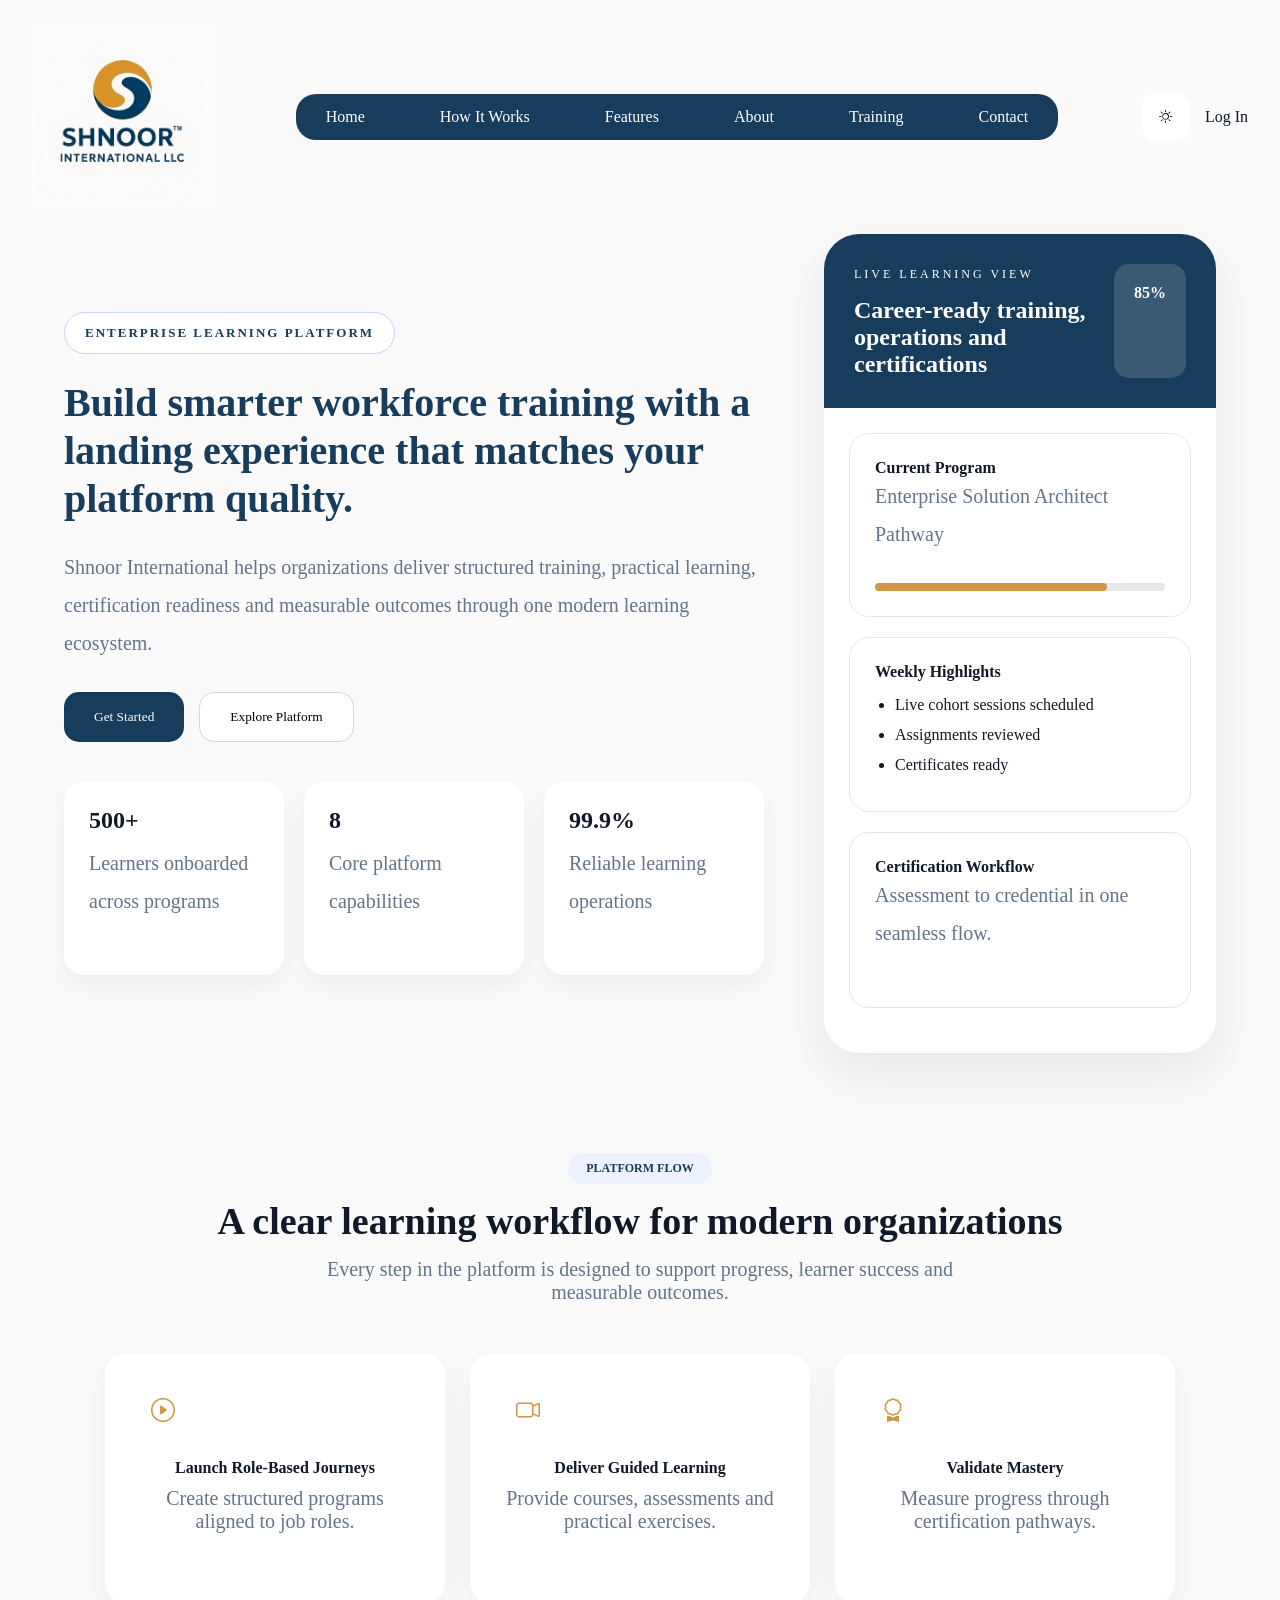
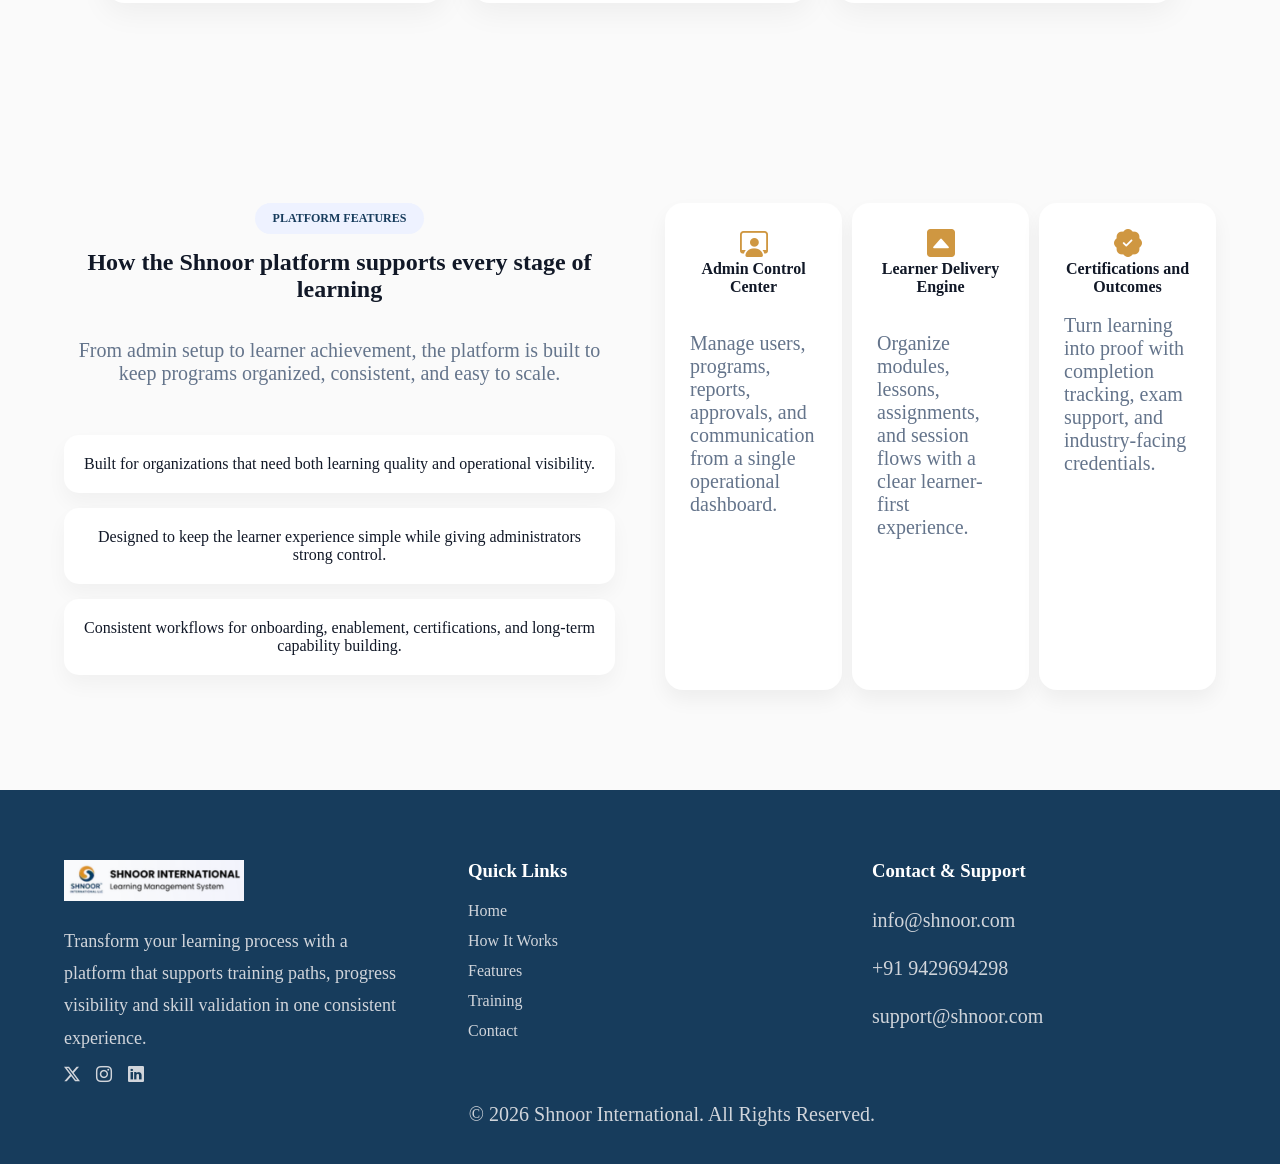
==== index.html @ 2e0fd848 "first commit" ====
<!DOCTYPE html>
<html lang="en">

<head>
    <meta charset="UTF-8">
    <meta name="viewport" content="width=device-width, initial-scale=1.0">
    <title>SHNOOR LMS</title>

    <link rel="stylesheet" href="styles.css">

    <link rel="stylesheet"
        href="https://cdn.jsdelivr.net/npm/bootstrap-icons@1.11.3/font/bootstrap-icons.min.css">
</head>

<body>
    <nav class="navbar" >
        <div class="logo">
            <img src="./images/shnoor_international_logo.jpeg" alt="Shnoor">
        </div>
        <button class="menu-toggle" id="menuToggle">
            <i class="bi bi-list"></i>
        </button>
        <div class="nav-links " style="position: sticky; top: 0;" >
            <a href="#home">Home</a>
            <a href="#hw">How It Works</a>
            <a href="#f">Features</a>
            <a href="#home">About</a>
            <a href="#home">Training</a>
            <a href="#contact">Contact</a>
        </div>
        <div class="nav-actions">
            <button id="themeToggle" class="icon-btn">
                <i class="bi bi-sun" id="s"></i>
            </button>
            <a href="./login.html" class="login">Log In</a>
        </div>
    </nav>
    <main>
    <section class="home" id="home">
        <div class="home-left">
            <span class="badge">
                ENTERPRISE LEARNING PLATFORM
            </span>
            <h1>
                Build smarter workforce training with a landing experience that matches your platform quality.
            </h1>
            <p>
                Shnoor International helps organizations deliver structured training,
                practical learning, certification readiness and measurable outcomes
                through one modern learning ecosystem.
            </p>
            <div class="home-buttons">
                <button class="primary-btn">
                    Get Started
                </button>
                <button class="secondary-btn" id="sbtn">
                    Explore Platform
                </button>
            </div>
            <div class="stats">
                <div class="stat-card">
                    <h2>500+</h2>
                    <p>Learners onboarded across programs</p>
                </div>
                <div class="stat-card">
                    <h2>8</h2>
                    <p>Core platform capabilities</p>
                </div>
                <div class="stat-card">
                    <h2>99.9%</h2>
                    <p>Reliable learning operations</p>
                </div>
            </div>
        </div>
        <div class="home-right">
            <div class="dashboard">
                <div class="dashboard-header">
                    <div>
                        <span>LIVE LEARNING VIEW</span>
                        <h2>
                            Career-ready training, operations and certifications
                        </h2>
                    </div>
                    <div class="completion-box">
                        85%
                    </div>
                </div>
                <div class="dashboard-body">
                    <div class="card">
                        <h4>Current Program</h4>
                        <p>Enterprise Solution Architect Pathway</p>
                        <div class="progress">
                            <div class="progress-fill"></div>
                        </div>
                    </div>
                    <div class="card">
                        <h4>Weekly Highlights</h4>
                        <ul>
                            <li>Live cohort sessions scheduled</li>
                            <li>Assignments reviewed</li>
                            <li>Certificates ready</li>
                        </ul>
                    </div>
                    <div class="card">
                        <h4>Certification Workflow</h4>
                        <p>
                            Assessment to credential in one seamless flow.
                        </p>
                    </div>
                </div>
            </div>
        </div>
    </section>
    <section class="workflow" id="hw">
        <span class="section-badge">
            PLATFORM FLOW
        </span>
        <h2>
            A clear learning workflow for modern organizations
        </h2>
        <p class="section-desc">
            Every step in the platform is designed to support progress,
            learner success and measurable outcomes.
        </p>
        <div class="workflow-grid">
            <div class="workflow-card">
                <div class="workflow-icon">
                    <i class="bi bi-play-circle"></i>
                </div>
                <h4>Launch Role-Based Journeys</h4>
                <p>
                    Create structured programs aligned to job roles.
                </p>
            </div>
            <div class="workflow-card">
                <div class="workflow-icon">
                    <i class="bi bi-camera-video"></i>
                </div>
                <h4>Deliver Guided Learning</h4>
                <p>
                    Provide courses, assessments and practical exercises.
                </p>
            </div>
            <div class="workflow-card">
                <div class="workflow-icon">
                    <i class="bi bi-award"></i>
                </div>
                <h4>Validate Mastery</h4>
                <p>
                    Measure progress through certification pathways.
                </p>
            </div>
        </div>
    </section>
    <section class="support-section" id="f">
        <div class="support-left" style="text-align: center;">
            <span class="section-badge">
                PLATFORM FEATURES
            </span>
            <h2>
               How the Shnoor platform supports every stage of learning
            </h2><br><br>
            <p class="section-desc">
                From admin setup to learner achievement, the platform is built to keep programs organized, consistent, and easy to scale.
            </p>
            <div class="support-list">
                <div class="support-item">
                    Built for organizations that need both learning quality and operational visibility.
                </div>
                <div class="support-item">
                    Designed to keep the learner experience simple while giving administrators strong control.
                </div>
                <div class="support-item">
                    Consistent workflows for onboarding, enablement, certifications, and long-term capability building.
                </div>
            </div>
        </div>
        <div class="support-right">
            <div class="mini-card">
                <i class="bi bi-person-workspace"></i>
                <h4>Admin Control Center</h4><br><br>
                <p class="section-desc" style="text-align: left;">Manage users, programs, reports, approvals, and communication from a single operational dashboard.</p>
            </div>
            <div class="mini-card">
                <i class="bi bi-caret-up-square-fill"></i>
                <h4>Learner Delivery Engine</h4> <br><br>
                 <p class="section-desc" style="text-align: left;">Organize modules, lessons, assignments, and session flows with a clear learner-first experience.</p>
            </div>
            <div class="mini-card">
                <i class="bi bi-patch-check-fill"></i>
                <h4>Certifications and Outcomes</h4><br>
                <p class="section-desc" style="text-align: left;">Turn learning into proof with completion tracking, exam support, and industry-facing credentials.</p>
            </div>
        </div>
    </section>
    <section class="footer" id="contact">
        <div class="footer-container">
            <div class="footer-col">
                <img src="./images/shnoor.png" alt="Shnoor Logo" class="footer-logo">
                <p style="font-size: 18px;">
                    Transform your learning process with a platform that
                    supports training paths, progress visibility and
                    skill validation in one consistent experience.
                </p>
            </div>
            <div class="footer-col">
                <h3>Quick Links</h3>
                <a href="#home">Home</a>
                <a href="#hw">How It Works</a>
                <a href="#f">Features</a>
                <a href="#">Training</a>
                <a href="#">Contact</a>
            </div>
            <div class="footer-col">
                <h3>Contact & Support</h3>
                <p>info@shnoor.com</p>
                <p>+91 9429694298</p>
                <p>support@shnoor.com</p>
            </div>
        </div>
        <div class="footer-col" style="display: flex; flex-direction: column; align-items: left; margin-left: 5%;">
            <div class="icon-container" style="display: flex; gap: 1rem;">
                <a href="https://twitter.com/shnoor" aria-label="Twitter" ><i class="bi bi-twitter-x"></i></a>
                <a href="https://www.instagram.com/shnoor_international_llc/?hl=en" aria-label="Instagram" target="_blank"><i class="bi bi-instagram"></i></a>
                <a href="https://linkedin.com/company/shnoor" aria-label="LinkedIn" target="_blank"><i class="bi bi-linkedin"></i></a>
                
            </div>
            <div style="margin: 0 auto;"><p> © 2026 Shnoor International. All Rights Reserved.</p></div>
        </div>
    </section>


    <script src="script.js"></script>
</main>

</body>
</html>
---- styles.css ----
*{
    margin:0;
    padding:0;
    font-family:'Aerial';
}
html{
    scroll-behavior:smooth;
}

body{
    background-color: rgb(250, 250, 250);
    color:#111827;
}

.navbar{
    width:95%;
    margin:auto;
    padding:25px 0;
    display:flex;
    justify-content:space-between;
    align-items:center;
}

.logo img{
    width:180px;
    max-width:100%;
}

.nav-links{
    background: rgb(23,60,92);
    padding:14px 30px;
    border-radius:20px;
    display:flex;
    gap:75px;
}

.nav-links a{
    text-decoration:none;
    color:white;
}

.nav-actions{
    display:flex;
    align-items:center;
    gap:15px;
}

.icon-btn{
    width:48px;
    height:48px;
    border:none;
    border-radius:14px;
    background:white;
    cursor:pointer;
}

.login{
    text-decoration:none;
    color:#111827;
}

.start-btn{
    border:none;
    background:rgb(23,60,92);
    color:white;
    padding:14px 25px;
    border-radius:14px;
    cursor:pointer;
}

.home{
    width:90%;
    margin:auto;
    display:flex;
    align-items:center;
    justify-content:space-between;
    min-height:85vh;
    gap:60px;
    
}

.home-left{
    flex:1;
}

.home-right{
    flex:1;
}

.badge{
    display:inline-block;
    background:white;
    padding:12px 22px;
    border-radius:40px;
    border:1px solid #e5e7eb;
    margin-bottom:25px;
    font-size:13px;
    letter-spacing:2px;
}

.home h1{
    font-size:40px;
    line-height:1.2;
    margin-bottom:25px;
}

.home p{
    color:#64748b;
    line-height:1.9;
    margin-bottom:30px;
}

.home-buttons{
    display:flex;
    gap:15px;
    margin-bottom:40px;
}

.primary-btn{
    border:none;
    background: rgb(23,60,92);
    color:white;
    padding:16px 30px;
    border-radius:15px;
}

.secondary-btn{
    border:1px solid #d1d5db;
    background:white;
    padding:16px 30px;
    border-radius:15px;
}

.stats{
    display:flex;
    gap:20px;
}

.stat-card{
    background:white;
    padding:25px;
    border-radius:20px;
    min-width:170px;
    box-shadow:0 10px 25px rgba(0,0,0,0.05);
}

.stat-card h2{
    margin-bottom:10px;
}

.dashboard{
    background:white;
    border-radius:35px;
    overflow:hidden;
    box-shadow:0 20px 50px rgba(0,0,0,0.08);
}

.dashboard-header{
    background:rgb(23,60,92);
    color:white;
    padding:30px;
    display:flex;
    justify-content:space-between;
}

.dashboard-header span{
    font-size:12px;
    letter-spacing:3px;
}

.dashboard-header h2{
    margin-top:15px;
    max-width:350px;
}

.completion-box{
    background:rgba(255,255,255,0.15);
    padding:20px;
    border-radius:15px;
    font-weight:bold;
}

.dashboard-body{
    padding:25px;
}

.card{
    border:1px solid #e5e7eb;
    padding:25px;
    border-radius:20px;
    margin-bottom:20px;
}

.card ul{
    margin-top:15px;
    padding-left:20px;
}

.card li{
    margin-bottom:12px;
}

.progress{
    width:100%;
    height:8px;
    background:#e5e7eb;
    border-radius:10px;
    margin-top:15px;
}

.progress-fill{
    width:80%;
    height:100%;
    background: rgb(207,151,65);
    border-radius:10px;
}

.dark{
    background:#0b1120;
    color:white;
}


.primary-btn:hover, .start-btn:hover, .badge:hover, .bar:hover{
    background-color: rgb(207,151,65);
    color: black;
    transition: background-color 0.3s ease
}


.workflow{
    padding:100px 0;
    text-align:center;
}

.section-badge{
    display:inline-block;
    padding:8px 18px;
    border-radius:30px;
    background:#eef2ff;
    color:rgb(23,60,92);
    font-size:12px;
    font-weight:600;
    margin-bottom:15px;
}

.workflow h2{
    font-size:38px;
    margin-bottom:15px;
}

.section-desc{
    max-width:650px;
    margin:auto;
    color:#64748b;
    margin-bottom:50px;
}

.workflow-grid{
    display:flex;
    justify-content:center;
    gap:25px;
    flex-wrap:wrap;
}

.workflow-card{
    width:280px;
    background:white;
    padding:30px;
    border-radius:20px;
    box-shadow:0 10px 30px rgba(0,0,0,0.05);
    transition:0.3s;
    max-width:280px;
}

.workflow-card:hover{
    transform:translateY(-8px);
}

.workflow-icon{
    width:55px;
    height:55px;
    border-radius:15px;
    display:flex;
    justify-content:center;
    align-items:center;
    margin-bottom:20px;
}

.workflow-icon i{
    font-size:24px;
    color:rgb(207,151,65);
}

.workflow-card h4{
    margin-bottom:10px;
}

.workflow-card p{
    color:#64748b;
}
.support-section{
    width:90%;
    margin:auto;
    padding:100px 0;

    display:flex;
    justify-content:space-between;
    gap:50px;
}

.support-left{
    flex:1;
}

.support-right{
    flex:1;
    display:flex;
    gap:10px;
   
}

.support-list{
    margin-top:30px;
}

.support-item{
    background:white;
    padding:20px;
    margin-bottom:15px;
    border-radius:15px;
    box-shadow:0 10px 20px rgba(0,0,0,0.04);
}

.mini-card{
    flex:1;
    background:white;
    padding:25px;
    border-radius:18px;
    text-align:center;
    box-shadow:0 10px 20px rgba(0,0,0,0.05);
}

.mini-card i{
    font-size:28px;
    color:rgb(207,151,65);
    margin-bottom:15px;
}
.p{
    line-height:2;
}
.box{
    width:650px;
    background:white;
    padding:50px;
    border-radius:35px;
    box-shadow:
    0 15px 40px rgba(0,0,0,0.08);
}


.dark-mode, .dark-mode .navbar, .dark-mode .nav-links{
    background:#0f172a;
    color:white;
}
.dark-mode .nav-links a, .dark-mode .menu-toggle i, .dark-mode .login{
    color: white;
}

.dark-mode .badge{
    background:#1e293b;
    color:white;
}

.dark-mode .stat-card,
.dark-mode .workflow-card,
.dark-mode .support-item,
.dark-mode .mini-card,
.dark-mode .dashboard,
.dark-mode .card,
.dark-mode .login-content,
.dark-mode .login-card,
.dark-mode .crd,
.dark-mode .footer{
    background:#1e293b;
    color:white;
}

.dark-mode p{
    color:#cbd5e1;
}

.dark-mode .section-desc{
    color:#cbd5e1;
}

body,
.nav-links,
.dashboard,
.card,
.stat-card,
.workflow-card,
.support-item,
.mini-card{
    transition:0.4s ease;
}




.login-card{
    width:100%;
    max-width:650px;
    background:white;
    padding:50px;
    border-radius:35px;
    box-shadow: 0 15px 40px rgba(0,0,0,0.08);

}

.badge{
    display:inline-flex;
    gap:10px;
    align-items:center;
    padding:12px 20px;
    border-radius:30px;
    border:1px solid #c7d2fe;
    color:rgb(23,60,92);
    font-weight:600;
    margin-bottom:25px;
}

h1{
    font-size:52px;
    margin-bottom:15px;
    color:rgb(23,60,92);
}

p{
    color:#64748b;
    font-size:20px;
    margin-bottom:40px;
}

label{
    display:block;
    margin-bottom:10px;
    margin-top:25px;
    color:#64748b;
    letter-spacing:3px;
    text-transform:uppercase;
}

.input-box{
    display:flex;
    align-items:center;
    gap:15px;
    border:1px solid #d1d5db;
    border-radius:18px;
    padding:18px;
}

.input-box i{
    color:#94a3b8;
    font-size:20px;
}

.input-box input{
    flex:1;
    border:none;
    outline:none;
    font-size:18px;
}
.input-box{
    transition:0.3s ease;
}

.input-box:focus-within{
    border-color:rgb(207,151,65);
    box-shadow:
    0 0 10px rgba(207,151,65,0.4);
    transform:translateY(-2px);
}
.dark-mode input{
    background:#1e293b;
    color:white;
    border:none;
}
.dark-mode input::placeholder{

    color:#94a3b8;
}
.dark-mode .input-box{

    background:#1e293b;

    border:1px solid #475569;
}
.dark-mode h1{
    color:white;
}


.options{
    margin-top:25px;
    display:flex;
    justify-content:space-between;
}

.options a{
    text-decoration:none;
    color:
    rgb(23,60,92);
}

.login-btn{
    width:100%;
    margin-top:30px;
    padding:18px;
    border:none;
    border-radius:18px;
    background:
    rgb(23,60,92);
    color:white;
    font-size:20px;
    cursor:pointer;
}

.login-btn:hover{

    background:rgb(207,151,65);
    color:black;
}

.divider{
    display:flex;
    align-items:center;
    gap:20px;
    margin:30px 0;
}

.divider::before,
.divider::after{
    content:"";
    flex:1;
    height:1px;
    background:#d1d5db;
}

.google-btn{
    width:100%;
    padding:18px;
    border:1px solid #d1d5db;
    border-radius:18px;
    background:white;
    cursor:pointer;
    font-size:18px;
}

.signup{
    text-align:center;
    margin-top:35px;
    color:#64748b;
}

.signup a{
    text-decoration:none;
    color:
    rgb(23,60,92);
    font-weight:bold;
}
.label:hover{
    outline: thin solid rgb(23,60,92);
    transition: outline 0.3s ease;
}

.footer{
    background:rgb(23,60,92);
    color:white;
    padding:70px 0 20px;
}

.footer-container{
    width:90%;
    margin:auto;
    display:flex;
    justify-content:space-between;
    gap:60px;
    flex-wrap:wrap;
}

.footer-col{
    flex:1;
    min-width:250px;
}

.footer-logo{
    width:180px;
    margin-bottom:20px;
}

.footer-col h3{
    margin-bottom:20px;
    color:white;
}

.footer-col p{
    color:#d1d5db;
    line-height:1.8;
    margin-bottom:12px;
}

.footer-col a{
    display:block;
    color:#d1d5db;
    text-decoration:none;
    margin-bottom:12px;
    transition:0.3s;
}

.footer-col a:hover{
    color:rgb(207,151,65);
}

.footer-bottom{
    width:90%;
    margin:40px auto 0;
    padding-top:20px;
    border-top:1px solid rgba(255,255,255,0.15);
    text-align:center;
}

.footer-bottom p{
    color:#d1d5db;
}
.signup-card{
    width:100%;
    max-width:650px;
    background:white;
    padding:50px;
    border-radius:35px;
    box-shadow:0 15px 40px rgba(0,0,0,0.08);
    margin:60px auto;
}

.signup-title{
    font-size:52px;
    margin-bottom:15px;
    color:rgb(23,60,92);
}

.signup-desc{
    color:#64748b;
    font-size:20px;
    margin-bottom:40px;
}

.signup-btn{
    width:100%;
    margin-top:30px;
    padding:18px;
    border:none;
    border-radius:18px;
    background:rgb(23,60,92);
    color:white;
    font-size:20px;
    cursor:pointer;
}

.signup-btn:hover{
    background:rgb(207,151,65);
    color:black;
}

.signup-footer{
    text-align:center;
    margin-top:25px;
}

.signup-footer a{
    text-decoration:none;
    color:rgb(23,60,92);
    font-weight:bold;
}

.dark-mode .signup-card{
    background:#1e293b;
    color:white;
}

.dark-mode .signup-title{
    color:white;
}

.dark-mode .signup-desc{
    color:#cbd5e1;
}

.dark-mode .signup-footer a{
    color:rgb(207,151,65);
}
/* Mobile Responsive */

@media screen and (max-width: 768px){

   
    
    .menu-toggle{
        position:absolute;
        top:20px;
        right:15px;
        display:block;
        order:3;
    }

    .icon-btn{
        order:1;
    }

    .login{
        order:2;
    }
    .nav-links{
        flex-wrap:wrap;
        gap:20px;
        justify-content:center;
        width:100%;
    }

    .home{
        flex-direction:column;
        text-align:center;
    }

    .stats{
        flex-direction:column;
        align-items:center;
    }

    .workflow-grid{
        flex-direction:column;
        align-items:center;
    }

    .support-section{
        flex-direction:column;
    }

    .support-right{
        flex-direction:column;
    }

    .footer-container{
        flex-direction:column;
        text-align:center;
    }

    .login-card,
    .signup-card,
    .box{
        width:90%;
        padding:30px;
    }

    .home h1{
        font-size:32px;
    }

    h1{
        font-size:35px;
    }

    .dashboard-header{
        flex-direction:column;
        gap:20px;
    }
}

.menu-toggle{
    display:none;
    background:none;
    border:none;
    font-size:30px;
    cursor:pointer;
}

@media screen and (max-width:768px){

    .menu-toggle{
        display:block;
        margin-left:auto;
    }

    .nav-links{
        display:none;
        position:absolute;
        top:90px;
        right:20px;
        width:220px;
        flex-direction:column;
        gap:15px;
        padding:20px;
        border-radius:15px;
        background:rgb(23,60,92);
        z-index:1000;
    }

    .nav-links.active{
        display:flex;
    }

    .navbar{
        position:relative;
    }
}
@media screen and (max-width:768px){

    .navbar{
        display:flex;
        justify-content:space-between;
        align-items:center;
        position:relative;
    }

    .nav-actions{       
        display:flex;
        align-items:center;
        gap:10px;
    }

   .nav-links{
        display:none;
        position:absolute;
        top:100px;
        right:0%;;
        width:170px;
        background:#173c5c;
        border-radius:12px;
        padding:10px;
        z-index:999;
    }

    .nav-links.active{
        display:flex;
        flex-direction:column;
    }
}
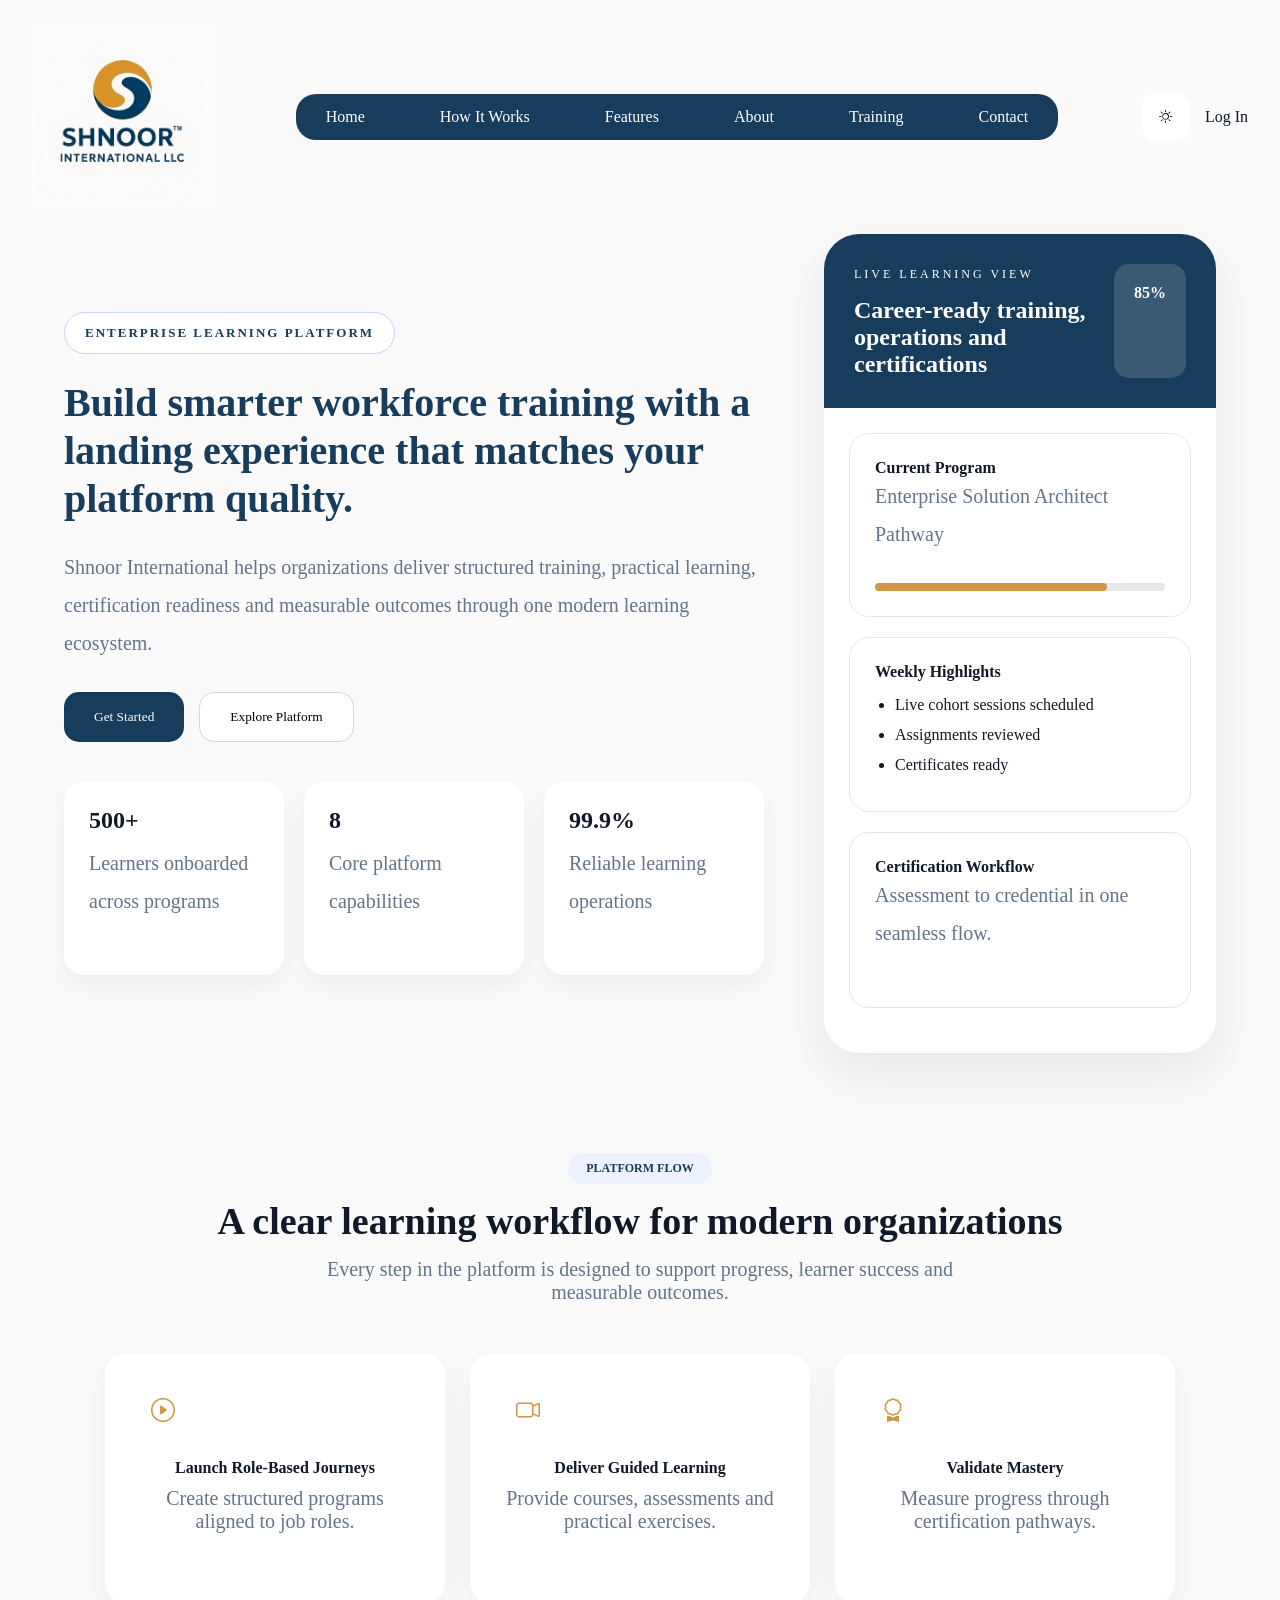
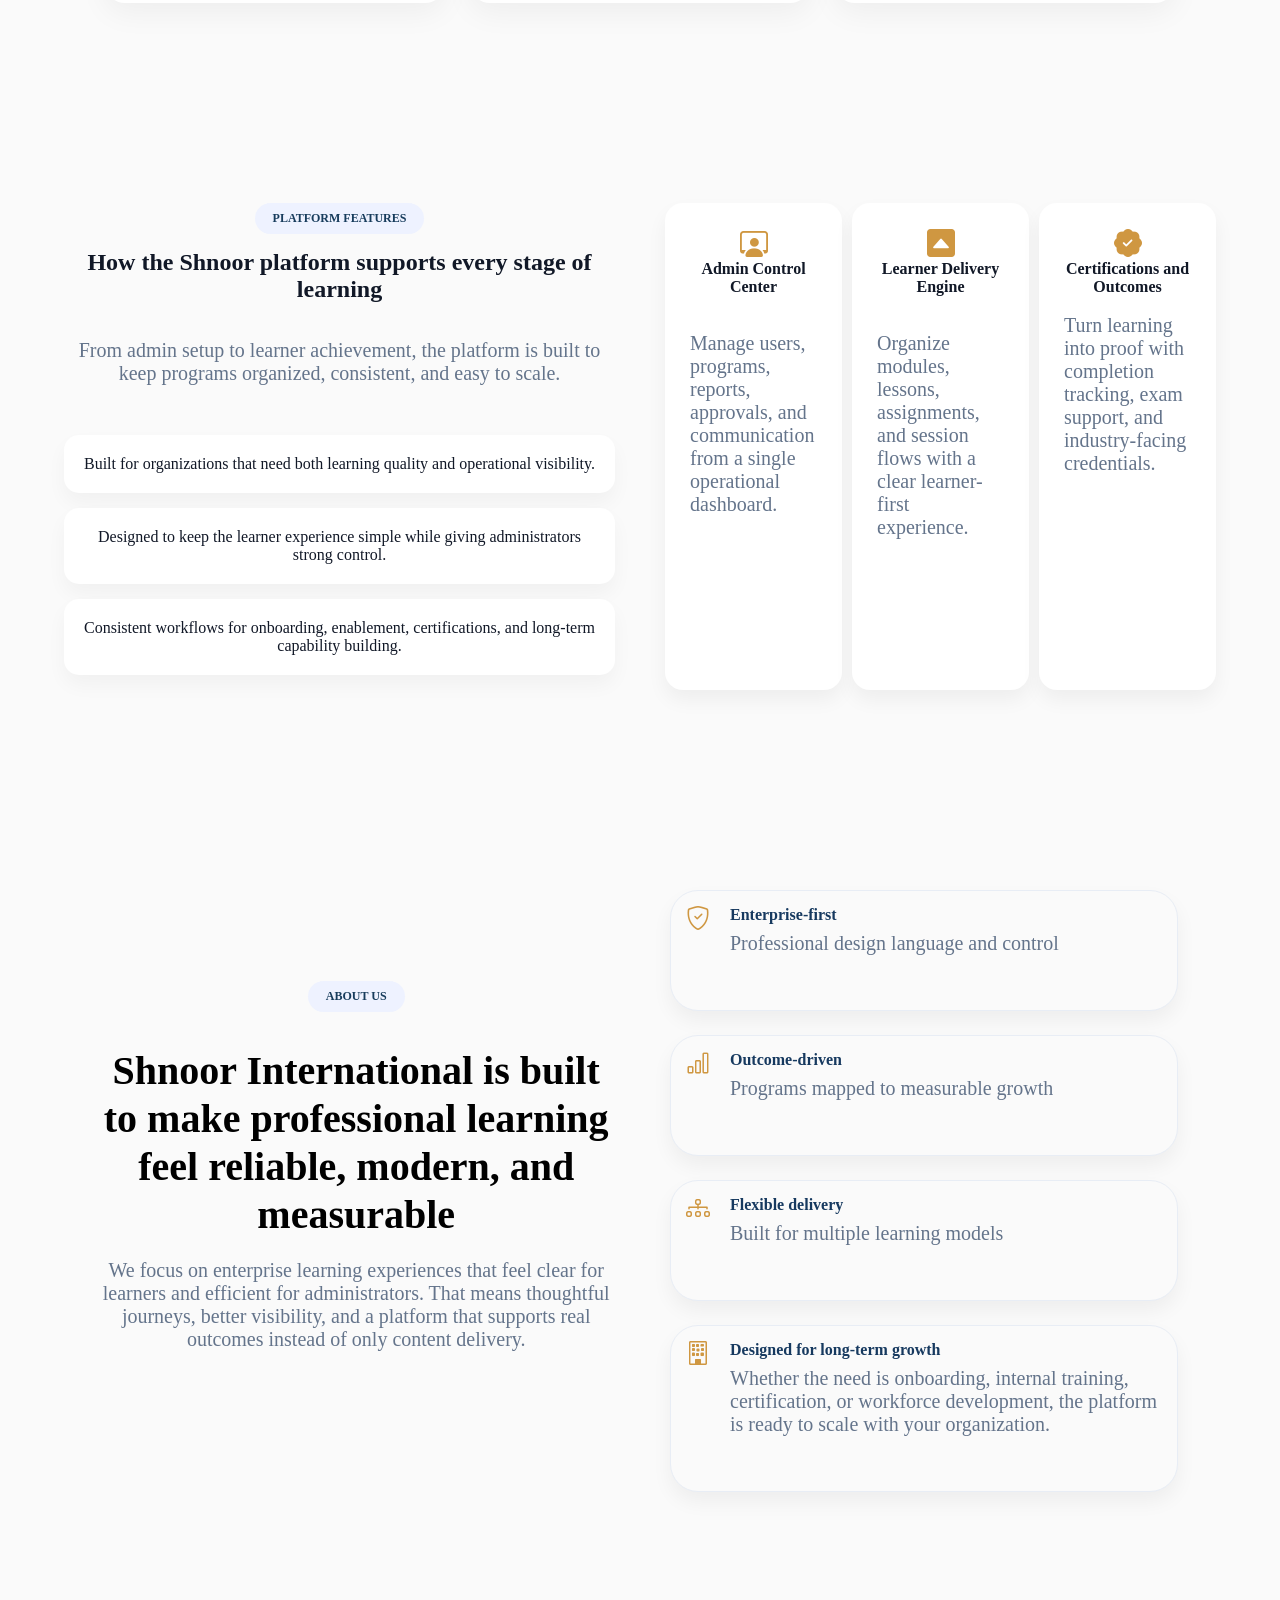
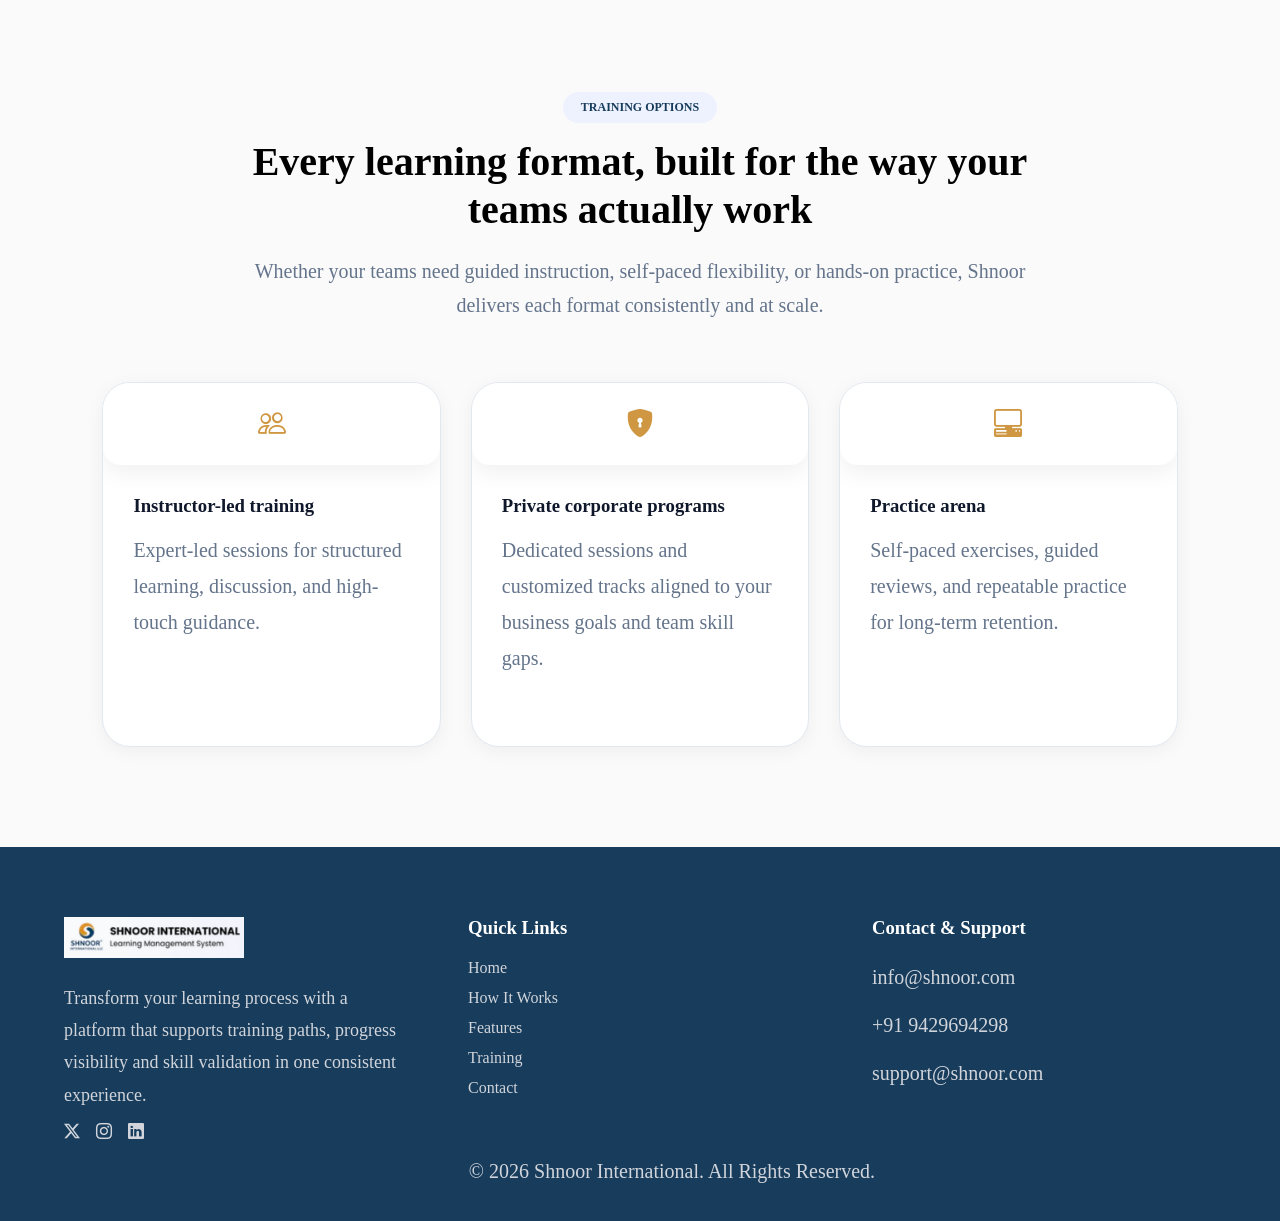
==== commit c2fcce8d: "Updated links" ====
--- a/index.html
+++ b/index.html
@@ -24,8 +24,8 @@
             <a href="#home">Home</a>
             <a href="#hw">How It Works</a>
             <a href="#f">Features</a>
-            <a href="#home">About</a>
-            <a href="#home">Training</a>
+            <a href="#ab">About</a>
+            <a href="#tr">Training</a>
             <a href="#contact">Contact</a>
         </div>
         <div class="nav-actions">
@@ -51,10 +51,10 @@
             </p>
             <div class="home-buttons">
                 <button class="primary-btn">
-                    Get Started
+                    <a href="./signup.html" style="color: white; text-decoration: none;">Get Started</a>
                 </button>
                 <button class="secondary-btn" id="sbtn">
-                    Explore Platform
+                    <a href="#hw" style="color: black; text-decoration: none;">Explore Platform</a>
                 </button>
             </div>
             <div class="stats">
@@ -193,6 +193,101 @@
             </div>
         </div>
     </section>
+    <section class="about-section" id="ab">
+        <div class="about-left" style="text-align: center;">
+            <span class="section-badge" >
+                ABOUT US
+            </span>
+            <h2>
+                Shnoor International is built to make professional learning feel reliable,
+                modern, and measurable
+            </h2>
+            <p class="section-desc" >
+                We focus on enterprise learning experiences that feel clear for learners
+                and efficient for administrators. That means thoughtful journeys,
+                better visibility, and a platform that supports real outcomes instead
+                of only content delivery.
+            </p>
+        </div>
+        <div class="about-right">
+            <div class="about-card">
+                <i class="bi bi-shield-check"></i>
+                <div>
+                    <h4>Enterprise-first</h4>
+                    <p>Professional design language and control</p>
+                </div>
+            </div>
+            <div class="about-card">
+                <i class="bi bi-bar-chart"></i>
+                <div>
+                    <h4>Outcome-driven</h4>
+                    <p>Programs mapped to measurable growth</p>
+                </div>
+            </div>
+            <div class="about-card">
+                <i class="bi bi-diagram-3"></i>
+                <div>
+                    <h4>Flexible delivery</h4>
+                    <p>Built for multiple learning models</p>
+                </div>
+            </div>
+            <div class="about-card ">
+                <i class="bi bi-building"></i>
+                <div>
+                    <h4>Designed for long-term growth</h4>
+                    <p>
+                        Whether the need is onboarding, internal training,
+                        certification, or workforce development,
+                        the platform is ready to scale with your organization.
+                    </p>
+                </div>
+            </div>
+        </div>
+    </section>
+    <section id="tr" class="training-section">
+        <div class="section-badge">TRAINING OPTIONS</div>
+
+        <h2 class="trd">
+            Every learning format, built for the way your teams actually work
+        </h2>
+
+        <p class="training-subtitle">
+            Whether your teams need guided instruction, self-paced flexibility,
+            or hands-on practice, Shnoor delivers each format consistently and at scale.
+        </p>
+
+        <div class="training-grid">
+            <div class="training-card">
+                <div class="mini-card">
+                    <i class="bi bi-people"></i>
+                </div>
+                <div class="training-content">
+                    <h3>Instructor-led training</h3>
+                    <p>Expert-led sessions for structured learning, discussion, and high-touch guidance.</p>
+                </div>
+            </div>
+
+            <div class="training-card">
+                <div class="mini-card">
+                <i class="bi bi-shield-lock-fill"></i>
+                </div>
+                <div class="training-content">
+                    <h3>Private corporate programs</h3>
+                    <p>Dedicated sessions and customized tracks aligned to your business goals and team skill gaps.</p>
+                </div>
+            </div>
+
+            <div class="training-card">
+                <div class="mini-card">
+                    <i class="bi bi-pc-display-horizontal"></i>
+                </div>
+                <div class="training-content">
+                    <h3>Practice arena</h3>
+                    <p>Self-paced exercises, guided reviews, and repeatable practice for long-term retention.</p>
+                </div>
+            </div>            
+        </div>
+    </section>
     <section class="footer" id="contact">
         <div class="footer-container">
             <div class="footer-col">
@@ -208,8 +303,8 @@
                 <a href="#home">Home</a>
                 <a href="#hw">How It Works</a>
                 <a href="#f">Features</a>
-                <a href="#">Training</a>
-                <a href="#">Contact</a>
+                <a href="#tr">Training</a>
+                <a href="#contact">Contact</a>
             </div>
             <div class="footer-col">
                 <h3>Contact & Support</h3>
@@ -229,7 +324,6 @@
         </div>
     </section>
 
-
     <script src="script.js"></script>
 </main>
 
--- a/styles.css
+++ b/styles.css
@@ -381,7 +381,10 @@
 .dark-mode .login-content,
 .dark-mode .login-card,
 .dark-mode .crd,
-.dark-mode .footer{
+.dark-mode .footer
+.dark-mode .about-card
+.dark-mode .about-right
+.dark-mode .highlight-card{
     background:#1e293b;
     color:white;
 }
@@ -401,7 +404,8 @@
 .stat-card,
 .workflow-card,
 .support-item,
-.mini-card{
+.mini-card
+.about-card{
     transition:0.4s ease;
 }
 
@@ -698,6 +702,76 @@
 
 .dark-mode .signup-footer a{
     color:rgb(207,151,65);
+}
+.about-section{
+    display:flex;
+    justify-content:space-between;
+    align-items:center;
+    gap:60px;
+    padding:100px 8%;
+}
+
+.about-left{
+    flex:1;
+}
+
+.about-left h2{
+    font-size:40px;
+    line-height:1.2;
+    color:black;
+    margin:20px 0;
+}
+
+.about-right{
+    flex:1;
+    display:flex;
+    flex-direction:column;
+    gap:24px;
+}
+
+.about-card{
+    display:flex;
+    align-items:flex-start;
+    gap:20px;
+    background:rgb(250, 250, 250);
+    padding:15px;
+    border-radius:28px;
+    border:1px solid #e8edf5;
+    box-shadow:0 10px 20px rgba(0,0,0,0.05);
+}
+
+.about-card i{
+    font-size:24px;
+    color:rgb(207,151,65);
+}
+
+.about-card h4{
+    margin-bottom:8px;
+    color:#16395f;
+}
+
+.about-card p{
+    color:#64748b;
+}
+
+.highlight-card{
+    background:#eef2ff;
+}
+
+@media(max-width:768px){
+
+    .about-section{
+        flex-direction:column;
+        text-align:center;
+    }
+
+    .about-left h2{
+        font-size:32px;
+    }
+
+    .about-card{
+        text-align:left;
+    }
 }
 /* Mobile Responsive */
 
@@ -846,3 +920,124 @@
     }
 }
 
+/* About Section Dark Mode */
+.dark-mode .about-section {
+    background: #0f172a;
+}
+
+.dark-mode .about-content h2,
+.dark-mode .about-content h3
+{
+    color: white;
+}
+
+.dark-mode .about-content p {
+    color: #cbd5e1;
+}
+
+.dark-mode .about-card ,
+.dark-mode .training-card{
+    background: #1e293b;
+    color: white;
+    border: 1px solid #334155;
+}
+
+.dark-mode .about-card h4,
+ .dark-mode .training-card h3,
+ .dark-mode .training-card p
+{
+    color: white;
+}
+
+.dark-mode .about-card p {
+    color: #cbd5e1;
+}
+
+.dark-mode .about-badge {
+    background: #1e293b;
+    color: rgb(207,151,65);
+    border: 1px solid rgb(207,151,65);
+}
+.dark-mode .about-left h2 {
+    color: white;
+}
+
+.training-section{
+    padding:100px 8%;
+    text-align:center;
+}
+
+.section-tag{
+    display:inline-block;
+    padding:8px 20px;
+    border:1px solid #bfc7ff;
+    border-radius:50px;
+    color:#4f46e5;
+    font-size:13px;
+    letter-spacing:3px;
+    margin-bottom:20px;
+}
+
+.training-section h2{
+    max-width:800px;
+    margin:0 auto 20px;
+    font-size:40px;
+    line-height:1.2;
+    font-weight:700;
+    color: black;
+}
+
+.training-subtitle{
+    max-width:800px;
+    margin:0 auto 60px;
+    color:#64748b;
+    font-size:20px;
+    line-height:1.7;
+}
+
+.training-grid{
+    display:grid;
+    grid-template-columns:repeat(auto-fit,minmax(320px,1fr));
+    gap:30px;
+}
+
+.training-card{
+    background:#fff;
+    border:1px solid #e2e8f0;
+    border-radius:28px;
+    overflow:hidden;
+    box-shadow:0 4px 18px rgba(0,0,0,0.05);
+    transition:0.3s;
+}
+
+.training-card:hover{
+    transform:translateY(-6px);
+}
+
+.training-image{
+    padding:30px;
+    background:#f8fafc;
+}
+
+.training-image img{
+    width:180px;
+    height:auto;
+}
+
+.training-content{
+    padding:30px;
+    text-align:left;
+}
+
+.training-content h3{
+    margin-bottom:15px;
+    color:#0f172a;
+}
+
+.training-content p{
+    color:#64748b;
+    line-height:1.8;
+}
+.dark-mode .trd{
+    color: white;
+}
